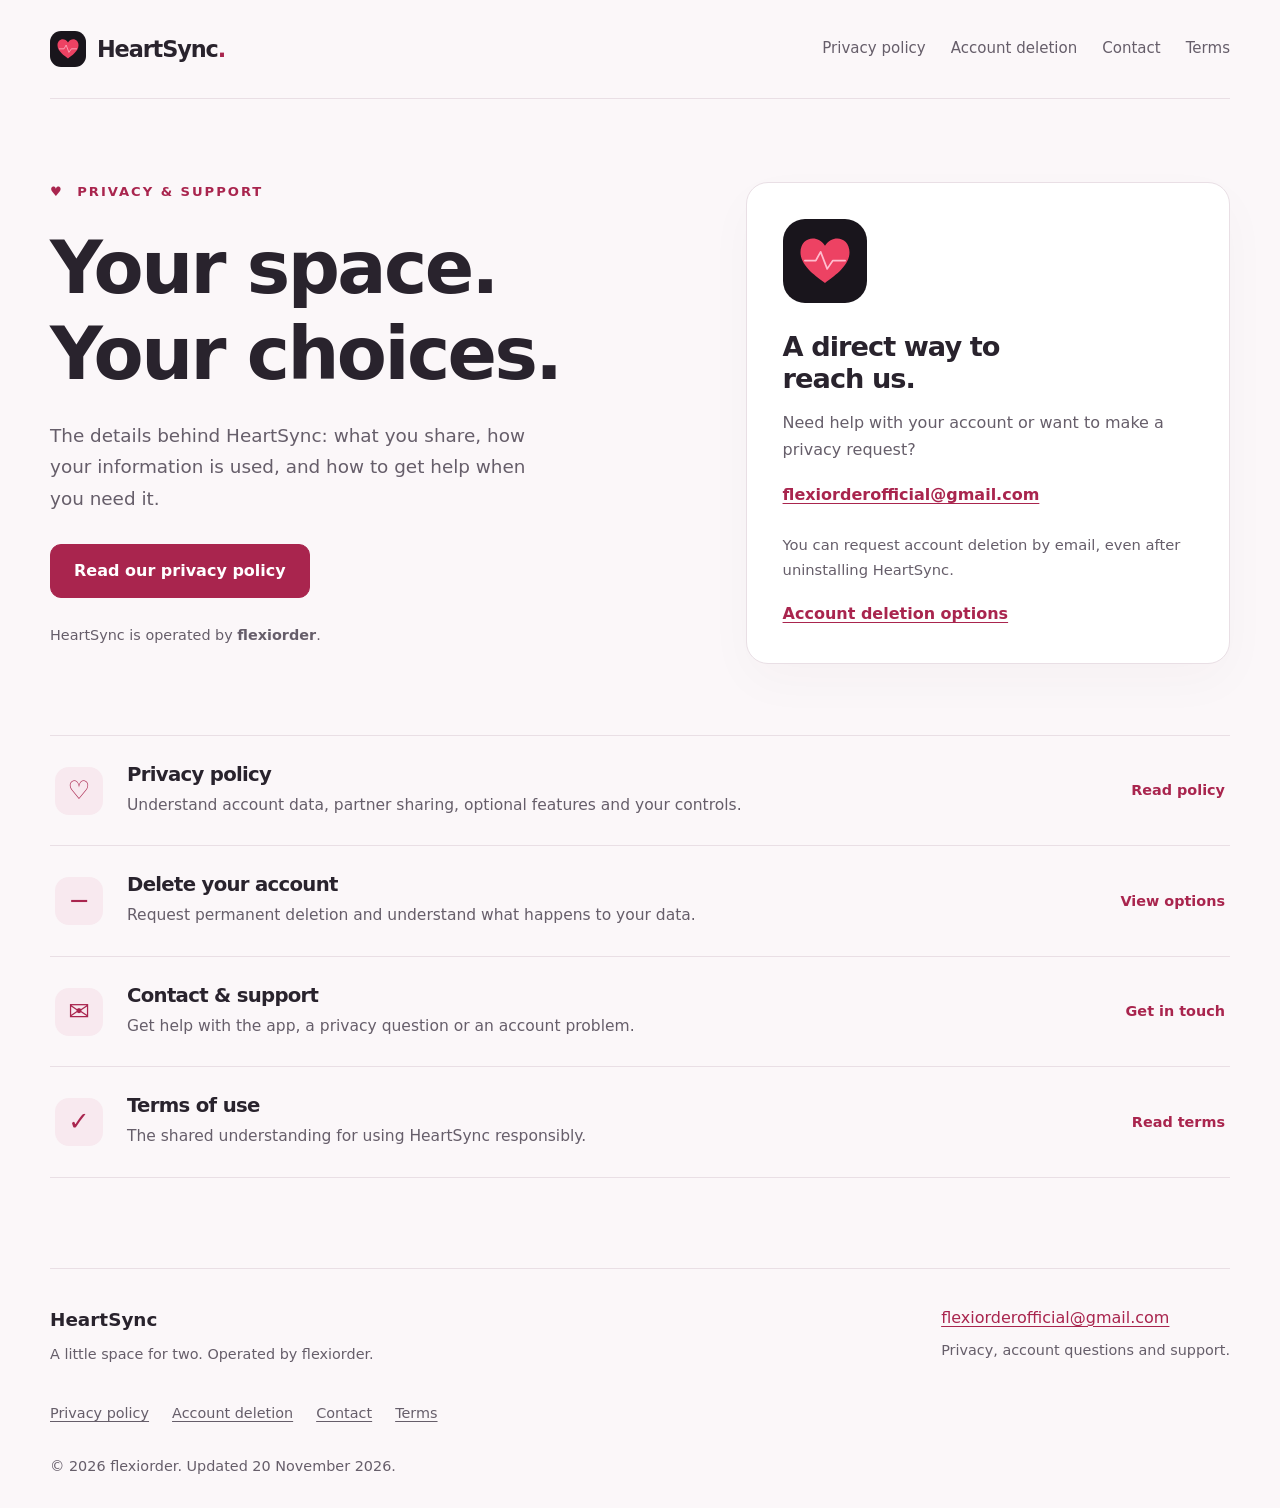
==== index.html @ d3e44b50 "Publish HeartSync privacy and support pages" ====
<!doctype html>
<html lang="en">
<head>
  <meta charset="utf-8">
  <meta name="viewport" content="width=device-width, initial-scale=1">
  <meta name="description" content="HeartSync privacy policy, account deletion instructions and support contact. Operated by flexiorder.">
  <meta name="theme-color" content="#fbf7f9">
  <meta name="referrer" content="strict-origin-when-cross-origin">
  <title>Privacy &amp; support · HeartSync</title>
  <link rel="icon" href="./favicon.svg" type="image/svg+xml">
  <link rel="stylesheet" href="./styles.css">
</head>
<body>
<a class="skip-link" href="#main">Skip to content</a>
<header class="site-header">
  <a class="brand" href="./" aria-label="HeartSync home"><img src="./favicon.svg" width="36" height="36" alt=""><span>HeartSync<span class="brand-dot">.</span></span></a>
  <nav class="main-nav" aria-label="Main navigation"><a href="./privacy/">Privacy policy</a><a href="./delete-account/">Account deletion</a><a href="./contact/">Contact</a><a href="./terms/">Terms</a></nav>
</header>
<main id="main" tabindex="-1" class="page">

<section class="welcome" aria-labelledby="welcome-title">
  <div><p class="eyebrow"><span class="small-heart" aria-hidden="true">♥</span> PRIVACY &amp; SUPPORT</p><h1 id="welcome-title">Your space.<br>Your choices.</h1><p class="lead">The details behind HeartSync: what you share, how your information is used, and how to get help when you need it.</p><a class="button" href="./privacy/">Read our privacy policy</a><p class="publisher">HeartSync is operated by <strong>flexiorder</strong>.</p></div>
  <aside class="quick-help" aria-label="Quick help"><img class="hero-heart" src="./favicon.svg" width="84" height="84" alt=""><h2>A direct way to reach us.</h2><p>Need help with your account or want to make a privacy request?</p><a class="email" href="mailto:flexiorderofficial@gmail.com">flexiorderofficial@gmail.com</a><p class="small">You can request account deletion by email, even after uninstalling HeartSync.</p><a class="text-link" href="./delete-account/">Account deletion options</a></aside>
</section>
<section class="resource-list" aria-label="Your options">
  <a href="./privacy/"><span class="resource-symbol" aria-hidden="true">♡</span><div><h2>Privacy policy</h2><p>Understand account data, partner sharing, optional features and your controls.</p></div><span class="resource-action">Read policy</span></a>
  <a href="./delete-account/"><span class="resource-symbol" aria-hidden="true">−</span><div><h2>Delete your account</h2><p>Request permanent deletion and understand what happens to your data.</p></div><span class="resource-action">View options</span></a>
  <a href="./contact/"><span class="resource-symbol" aria-hidden="true">✉</span><div><h2>Contact &amp; support</h2><p>Get help with the app, a privacy question or an account problem.</p></div><span class="resource-action">Get in touch</span></a>
  <a href="./terms/"><span class="resource-symbol" aria-hidden="true">✓</span><div><h2>Terms of use</h2><p>The shared understanding for using HeartSync responsibly.</p></div><span class="resource-action">Read terms</span></a>
</section>
</main>
<footer class="site-footer"><div><a class="footer-brand" href="./">HeartSync</a><p>A little space for two. Operated by flexiorder.</p></div><div><a href="mailto:flexiorderofficial@gmail.com">flexiorderofficial@gmail.com</a><p>Privacy, account questions and support.</p></div><nav aria-label="Footer navigation"><a href="./privacy/">Privacy policy</a><a href="./delete-account/">Account deletion</a><a href="./contact/">Contact</a><a href="./terms/">Terms</a></nav><p class="copyright">© 2026 flexiorder. Updated 20 November 2026.</p></footer>
</body>
</html>
---- styles.css ----
:root{color-scheme:light;--paper:#fbf7f9;--white:#fff;--ink:#29232d;--muted:#665e6a;--accent:#a9254e;--accent-dark:#801b3b;--line:#e9dfe5;--blush:#f8e9ef;--radius:22px;font-family:Inter,ui-sans-serif,system-ui,-apple-system,BlinkMacSystemFont,"Segoe UI",sans-serif;font-size:16px;line-height:1.7;color:var(--ink);background:var(--paper)}*{box-sizing:border-box}body{margin:0}a{color:var(--accent);text-underline-offset:.2em;text-decoration-thickness:1px}a:hover{color:var(--accent-dark)}a:focus-visible{outline:3px solid var(--accent);outline-offset:5px;border-radius:3px}img{max-width:100%;height:auto}h1,h2,h3,p{margin-top:0}h1,h2,h3{line-height:1.17;letter-spacing:-.035em}h1{font-size:clamp(2.5rem,5.7vw,4.8rem);font-weight:720;margin-bottom:24px}h2{font-size:1.55rem;font-weight:680;margin-bottom:14px}p{margin-bottom:18px}li+li{margin-top:10px}.site-header,.site-footer,.page{width:min(1180px,calc(100% - 80px));margin-inline:auto}.site-header{display:flex;align-items:center;justify-content:space-between;gap:30px;padding-block:30px;border-bottom:1px solid var(--line)}.brand{display:inline-flex;align-items:center;gap:11px;font-size:1.4rem;font-weight:750;letter-spacing:-.05em;text-decoration:none;color:var(--ink);flex-shrink:0}.brand img{width:36px;height:36px;border-radius:11px}.brand-dot{color:var(--accent)}.main-nav{display:flex;align-items:center;justify-content:flex-end;gap:25px;font-size:.94rem}.main-nav a{color:var(--muted);text-decoration:none;white-space:nowrap}.main-nav a:hover,.main-nav a[aria-current=page]{color:var(--accent)}.main-nav a[aria-current=page]{font-weight:650;text-decoration:underline;text-underline-offset:9px}.skip-link{position:absolute;top:-90px;left:20px;padding:12px 18px;background:var(--white);z-index:5}.skip-link:focus{top:12px}.page{padding-block:72px 90px;min-height:60vh}.eyebrow{font-size:.82rem;letter-spacing:.15em;font-weight:750;color:var(--accent);margin-bottom:22px}.small-heart{margin-right:7px}.welcome{display:grid;grid-template-columns:1.25fr 1fr;gap:90px;align-items:center;padding:10px 0 70px}.lead{font-size:1.15rem;line-height:1.7;color:var(--muted);max-width:650px}.welcome .lead{max-width:510px;margin-bottom:30px}.button{display:inline-block;padding:13px 23px;color:var(--white);background:var(--accent);border:1px solid var(--accent);border-radius:11px;font-weight:650;text-decoration:none;line-height:1.6}.button:hover{background:var(--accent-dark);border-color:var(--accent-dark);color:var(--white)}.publisher{margin-top:25px;font-size:.9rem;color:var(--muted)}.publisher strong{font-weight:650}.quick-help{padding:36px;background:var(--white);border:1px solid var(--line);border-radius:var(--radius);box-shadow:0 18px 50px #38243107}.hero-heart{margin-bottom:20px;border-radius:22px}.quick-help h2{font-size:1.7rem;max-width:290px}.quick-help p{color:var(--muted)}.email{font-weight:650;overflow-wrap:anywhere}.quick-help .small{margin-top:25px}.small{font-size:.92rem;color:var(--muted);line-height:1.65}.text-link{font-weight:650}.resource-list{border-top:1px solid var(--line)}.resource-list>a{display:flex;align-items:center;gap:24px;padding:27px 5px;border-bottom:1px solid var(--line);color:var(--ink);text-decoration:none}.resource-list>a:hover{background:var(--white)}.resource-list h2{font-size:1.23rem;margin-bottom:6px}.resource-list p{color:var(--muted);margin:0;font-size:.97rem}.resource-symbol{display:grid;place-items:center;width:48px;height:48px;border-radius:14px;background:var(--blush);color:var(--accent);font-size:1.6rem;flex-shrink:0}.resource-action{margin-left:auto;flex-shrink:0;font-weight:650;color:var(--accent);font-size:.9rem;padding-left:20px}.page-grid{display:grid;grid-template-columns:205px minmax(0,760px);gap:65px;justify-content:center;align-items:start}.contents{position:sticky;top:30px;padding-top:8px;font-size:.9rem}.contents>p{font-weight:700;color:var(--ink);margin-bottom:13px}.contents nav{display:flex;flex-direction:column;gap:9px}.contents a{color:var(--muted);text-decoration:none;line-height:1.5;padding-block:3px}.contents a:hover{color:var(--accent);text-decoration:underline}.document{max-width:760px;min-width:0;margin-inline:auto}.document-header{padding-bottom:32px;margin-bottom:35px;border-bottom:1px solid var(--line)}.document h1{font-size:clamp(2.5rem,4.8vw,3.8rem)}.updated{font-size:.9rem;color:var(--muted);margin-top:25px;margin-bottom:0}.document section{scroll-margin-top:25px;margin-bottom:36px}.document section:last-child{margin-bottom:0}.document section h2{font-size:1.45rem;margin-bottom:14px}.document p,.document li,.document dd{color:#4d4652}.document strong{color:var(--ink)}.data-list dt{font-weight:700;margin-top:22px;margin-bottom:6px}.data-list dd{margin-left:0}.request-panel{padding:30px;background:var(--white);border:1px solid var(--line);border-radius:var(--radius)}.request-panel .button{margin-block:6px 20px}.request-panel .small{margin-bottom:0}.steps{padding-left:24px}.steps li{padding-left:7px;margin-bottom:18px}.large-email{font-size:clamp(1rem,2.9vw,1.5rem)}.contact-document{max-width:800px}.contact-options{display:grid;grid-template-columns:1fr 1fr;gap:36px;border-block:1px solid var(--line);padding-block:32px}.contact-options h2{font-size:1.25rem!important}.site-footer{padding:35px 0 30px;border-top:1px solid var(--line);display:grid;grid-template-columns:1fr 1fr;gap:28px}.site-footer p{font-size:.9rem;color:var(--muted);margin:7px 0}.footer-brand{font-size:1.15rem;font-weight:750;color:var(--ink);text-decoration:none}.site-footer>div:nth-child(2){justify-self:end;max-width:100%;overflow-wrap:anywhere}.site-footer nav{display:flex;flex-wrap:wrap;gap:12px 23px;grid-column:1/-1;font-size:.9rem}.site-footer nav a{color:var(--muted)}.copyright{grid-column:1/-1!important;margin:0!important}@media(max-width:950px){.site-header,.site-footer,.page{width:calc(100% - 48px)}.site-header{gap:20px}.main-nav{gap:18px;font-size:.88rem}.welcome{gap:35px}.page-grid{grid-template-columns:165px minmax(0,1fr);gap:35px}.quick-help{padding:28px}.resource-action{display:none}}@media(max-width:700px){.site-header,.site-footer,.page{width:calc(100% - 36px)}.site-header{flex-wrap:wrap;padding-block:21px;gap:20px}.main-nav{width:100%;justify-content:flex-start;gap:13px 20px;flex-wrap:wrap;font-size:.89rem}.main-nav a[aria-current=page]{text-underline-offset:5px}.page{padding-block:42px 55px}.welcome{grid-template-columns:1fr;gap:28px;padding-bottom:40px}.welcome h1{font-size:3.35rem}.quick-help{padding:25px}.hero-heart{width:62px;height:62px;margin-bottom:16px}.quick-help h2{font-size:1.55rem;max-width:none}.resource-list>a{gap:16px;padding-block:24px;align-items:flex-start}.resource-symbol{width:40px;height:40px;font-size:1.35rem;border-radius:12px}.resource-list h2{font-size:1.14rem}.resource-list p{font-size:.94rem}.page-grid{display:block}.contents{position:static;border:1px solid var(--line);border-radius:14px;padding:18px 20px;margin-bottom:36px;background:var(--white)}.contents nav{display:flex;flex-direction:row;flex-wrap:wrap;gap:8px 20px}.contents a{font-size:.86rem}.document-header{padding-bottom:27px;margin-bottom:28px}.document h1{font-size:2.6rem;overflow-wrap:anywhere}.lead{font-size:1.05rem}.document section h2{font-size:1.3rem}.request-panel{padding:22px}.request-panel .button{width:100%;text-align:center}.contact-options{grid-template-columns:1fr;gap:28px}.site-footer{grid-template-columns:1fr;gap:17px}.site-footer>div:nth-child(2){justify-self:start}.site-footer nav{gap:10px 18px}.site-footer p{font-size:.86rem}}@media(prefers-reduced-motion:no-preference){a{transition:background-color .15s,color .15s}}@media print{.main-nav,.contents,.site-footer nav,.skip-link{display:none}.site-header,.site-footer,.page{width:100%}.page-grid{display:block}.page{padding-block:25px}.document{max-width:100%}.document-header{margin-bottom:25px}.request-panel{break-inside:avoid}body{background:white}a{color:inherit}.site-header{padding-top:0}}

@media(max-width:700px){.deletion-page .contents{display:none}.deletion-page .document-header{margin-bottom:24px}.deletion-page .document h1{font-size:2.5rem}}
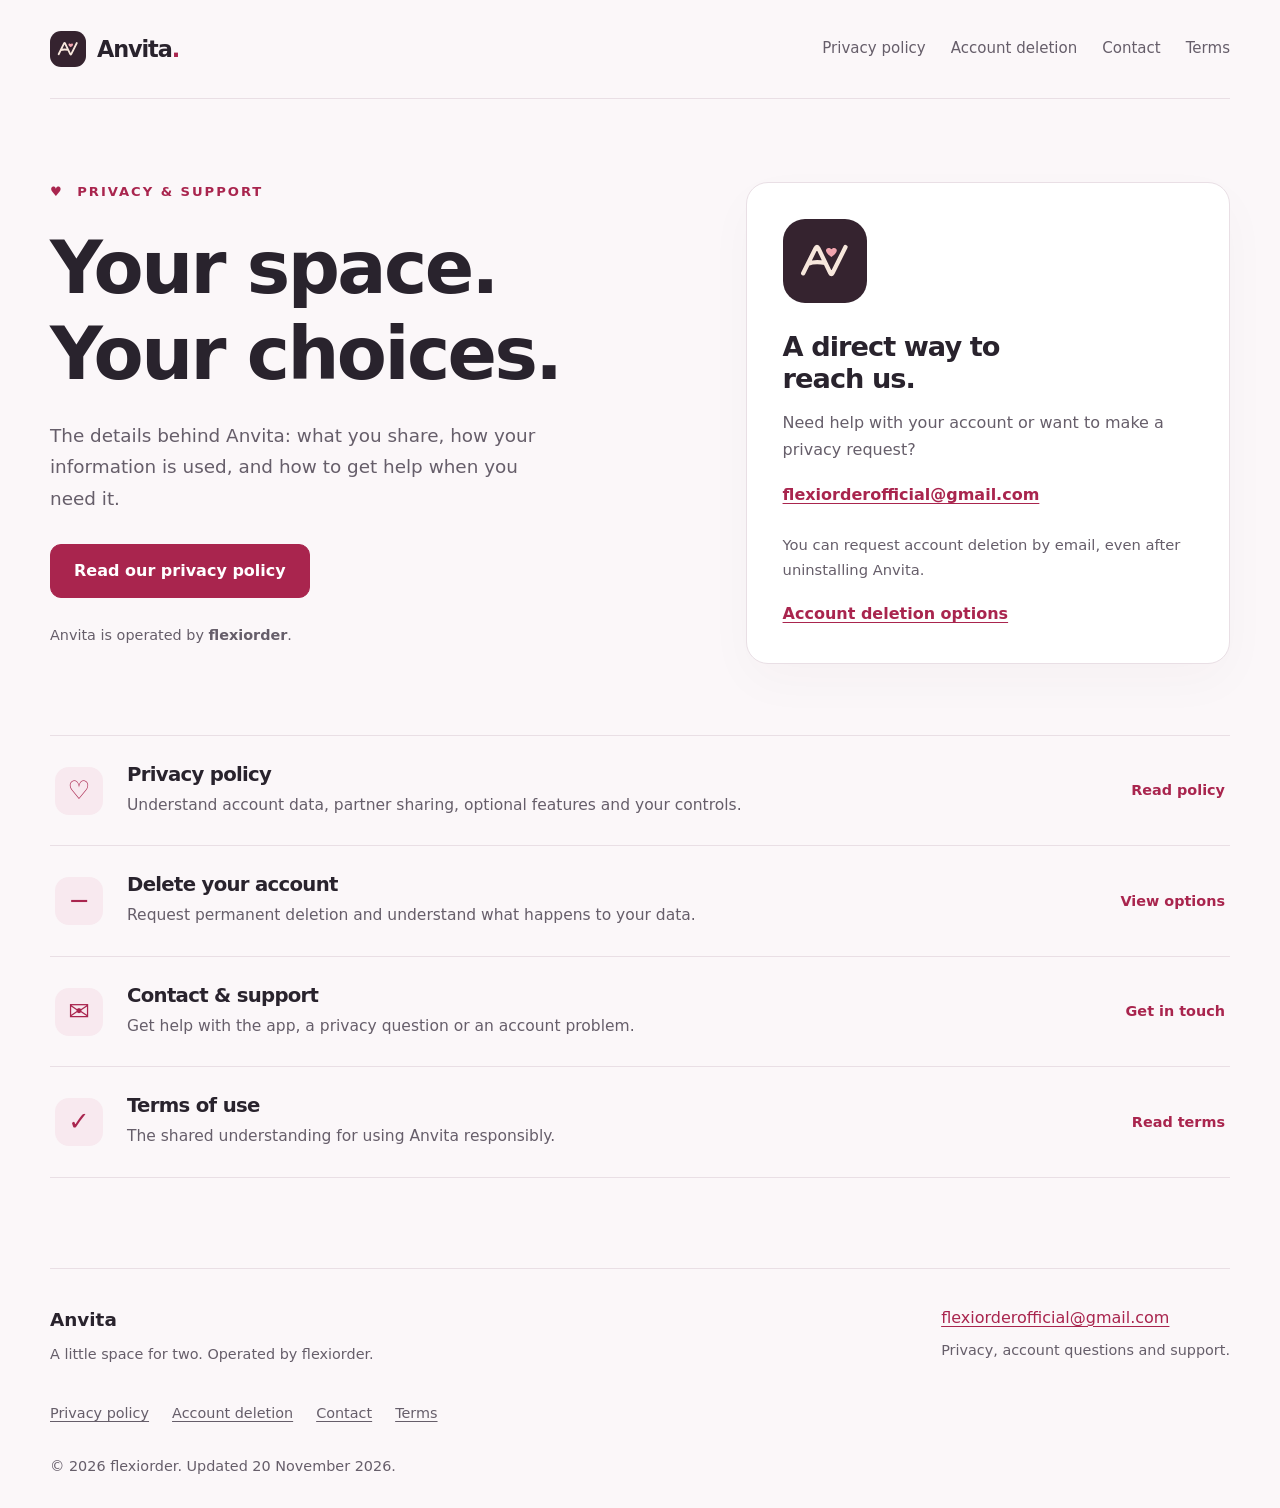
==== commit 1d798c51: "docs: align legal site with Anvita app name" ====
--- a/index.html
+++ b/index.html
@@ -3,32 +3,32 @@
 <head>
   <meta charset="utf-8">
   <meta name="viewport" content="width=device-width, initial-scale=1">
-  <meta name="description" content="HeartSync privacy policy, account deletion instructions and support contact. Operated by flexiorder.">
+  <meta name="description" content="Anvita privacy policy, account deletion instructions and support contact. Operated by flexiorder.">
   <meta name="theme-color" content="#fbf7f9">
   <meta name="referrer" content="strict-origin-when-cross-origin">
-  <title>Privacy &amp; support · HeartSync</title>
+  <title>Privacy &amp; support · Anvita</title>
   <link rel="icon" href="./favicon.svg" type="image/svg+xml">
   <link rel="stylesheet" href="./styles.css">
 </head>
 <body>
 <a class="skip-link" href="#main">Skip to content</a>
 <header class="site-header">
-  <a class="brand" href="./" aria-label="HeartSync home"><img src="./favicon.svg" width="36" height="36" alt=""><span>HeartSync<span class="brand-dot">.</span></span></a>
+  <a class="brand" href="./" aria-label="Anvita home"><img src="./favicon.svg" width="36" height="36" alt=""><span>Anvita<span class="brand-dot">.</span></span></a>
   <nav class="main-nav" aria-label="Main navigation"><a href="./privacy/">Privacy policy</a><a href="./delete-account/">Account deletion</a><a href="./contact/">Contact</a><a href="./terms/">Terms</a></nav>
 </header>
 <main id="main" tabindex="-1" class="page">
 
 <section class="welcome" aria-labelledby="welcome-title">
-  <div><p class="eyebrow"><span class="small-heart" aria-hidden="true">♥</span> PRIVACY &amp; SUPPORT</p><h1 id="welcome-title">Your space.<br>Your choices.</h1><p class="lead">The details behind HeartSync: what you share, how your information is used, and how to get help when you need it.</p><a class="button" href="./privacy/">Read our privacy policy</a><p class="publisher">HeartSync is operated by <strong>flexiorder</strong>.</p></div>
-  <aside class="quick-help" aria-label="Quick help"><img class="hero-heart" src="./favicon.svg" width="84" height="84" alt=""><h2>A direct way to reach us.</h2><p>Need help with your account or want to make a privacy request?</p><a class="email" href="mailto:flexiorderofficial@gmail.com">flexiorderofficial@gmail.com</a><p class="small">You can request account deletion by email, even after uninstalling HeartSync.</p><a class="text-link" href="./delete-account/">Account deletion options</a></aside>
+  <div><p class="eyebrow"><span class="small-heart" aria-hidden="true">♥</span> PRIVACY &amp; SUPPORT</p><h1 id="welcome-title">Your space.<br>Your choices.</h1><p class="lead">The details behind Anvita: what you share, how your information is used, and how to get help when you need it.</p><a class="button" href="./privacy/">Read our privacy policy</a><p class="publisher">Anvita is operated by <strong>flexiorder</strong>.</p></div>
+  <aside class="quick-help" aria-label="Quick help"><img class="hero-heart" src="./favicon.svg" width="84" height="84" alt=""><h2>A direct way to reach us.</h2><p>Need help with your account or want to make a privacy request?</p><a class="email" href="mailto:flexiorderofficial@gmail.com">flexiorderofficial@gmail.com</a><p class="small">You can request account deletion by email, even after uninstalling Anvita.</p><a class="text-link" href="./delete-account/">Account deletion options</a></aside>
 </section>
 <section class="resource-list" aria-label="Your options">
   <a href="./privacy/"><span class="resource-symbol" aria-hidden="true">♡</span><div><h2>Privacy policy</h2><p>Understand account data, partner sharing, optional features and your controls.</p></div><span class="resource-action">Read policy</span></a>
   <a href="./delete-account/"><span class="resource-symbol" aria-hidden="true">−</span><div><h2>Delete your account</h2><p>Request permanent deletion and understand what happens to your data.</p></div><span class="resource-action">View options</span></a>
   <a href="./contact/"><span class="resource-symbol" aria-hidden="true">✉</span><div><h2>Contact &amp; support</h2><p>Get help with the app, a privacy question or an account problem.</p></div><span class="resource-action">Get in touch</span></a>
-  <a href="./terms/"><span class="resource-symbol" aria-hidden="true">✓</span><div><h2>Terms of use</h2><p>The shared understanding for using HeartSync responsibly.</p></div><span class="resource-action">Read terms</span></a>
+  <a href="./terms/"><span class="resource-symbol" aria-hidden="true">✓</span><div><h2>Terms of use</h2><p>The shared understanding for using Anvita responsibly.</p></div><span class="resource-action">Read terms</span></a>
 </section>
 </main>
-<footer class="site-footer"><div><a class="footer-brand" href="./">HeartSync</a><p>A little space for two. Operated by flexiorder.</p></div><div><a href="mailto:flexiorderofficial@gmail.com">flexiorderofficial@gmail.com</a><p>Privacy, account questions and support.</p></div><nav aria-label="Footer navigation"><a href="./privacy/">Privacy policy</a><a href="./delete-account/">Account deletion</a><a href="./contact/">Contact</a><a href="./terms/">Terms</a></nav><p class="copyright">© 2026 flexiorder. Updated 20 November 2026.</p></footer>
+<footer class="site-footer"><div><a class="footer-brand" href="./">Anvita</a><p>A little space for two. Operated by flexiorder.</p></div><div><a href="mailto:flexiorderofficial@gmail.com">flexiorderofficial@gmail.com</a><p>Privacy, account questions and support.</p></div><nav aria-label="Footer navigation"><a href="./privacy/">Privacy policy</a><a href="./delete-account/">Account deletion</a><a href="./contact/">Contact</a><a href="./terms/">Terms</a></nav><p class="copyright">© 2026 flexiorder. Updated 20 November 2026.</p></footer>
 </body>
 </html>
